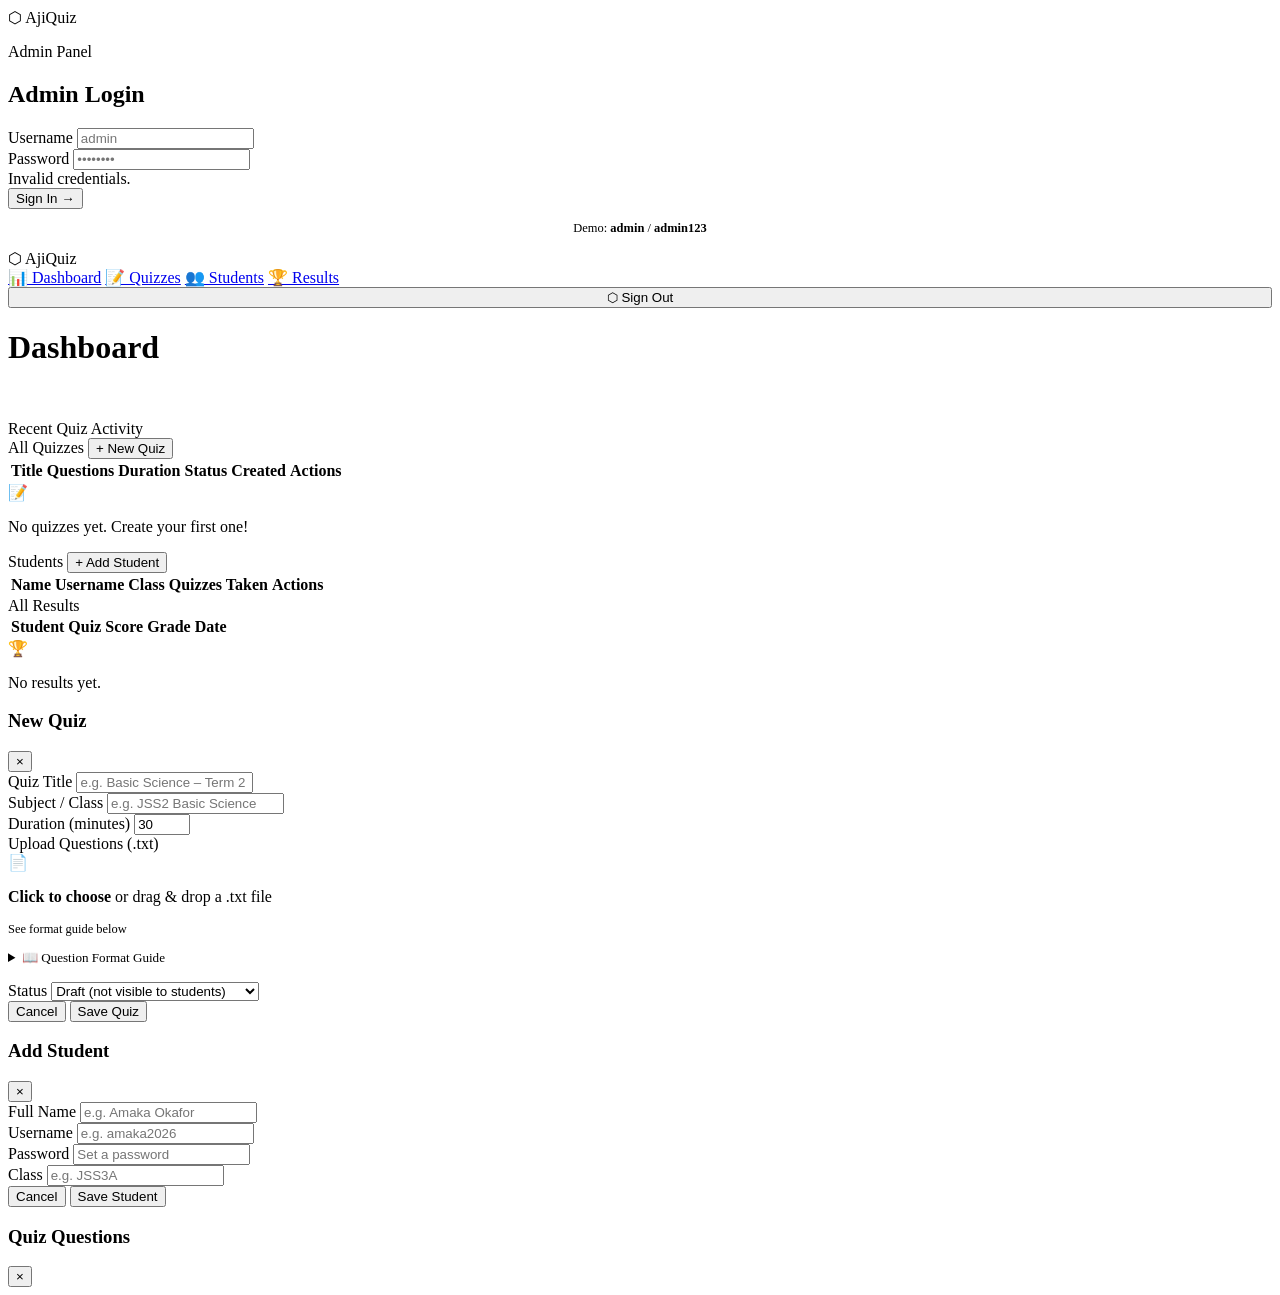
==== admin.html @ d2a0721b "Add files via upload" ====
<!DOCTYPE html>
<html lang="en">
<head>
  <meta charset="UTF-8"/>
  <meta name="viewport" content="width=device-width, initial-scale=1.0"/>
  <title>Admin – AjiQuiz</title>
  <link rel="stylesheet" href="../css/main.css"/>
  <link rel="preconnect" href="https://fonts.googleapis.com">
  <link href="https://fonts.googleapis.com/css2?family=Space+Grotesk:wght@400;500;600;700&family=Sora:wght@300;400;600&display=swap" rel="stylesheet">
</head>
<body>

<!-- LOGIN SCREEN -->
<div id="login-screen" class="auth-page">
  <div class="auth-card">
    <div class="auth-logo">
      <span class="brand-icon">⬡</span>
      <span class="brand-name">AjiQuiz</span>
      <p>Admin Panel</p>
    </div>
    <h2>Admin Login</h2>
    <div class="form-group">
      <label>Username</label>
      <input type="text" id="admin-username" placeholder="admin"/>
    </div>
    <div class="form-group">
      <label>Password</label>
      <input type="password" id="admin-password" placeholder="••••••••"/>
      <div class="form-error hidden" id="admin-error">Invalid credentials.</div>
    </div>
    <button class="btn btn-primary btn-block btn-lg" id="admin-login-btn">Sign In →</button>
    <p class="text-muted mt-2" style="font-size:0.78rem;text-align:center;">Demo: <strong>admin</strong> / <strong>admin123</strong></p>
  </div>
</div>

<!-- ADMIN PANEL -->
<div id="admin-panel" class="admin-layout hidden">

  <!-- Sidebar -->
  <aside class="admin-sidebar">
    <div class="sidebar-brand">
      <span class="brand-icon">⬡</span> AjiQuiz
    </div>
    <nav class="sidebar-nav">
      <a href="#" class="active" data-tab="dashboard">📊 Dashboard</a>
      <a href="#" data-tab="quizzes">📝 Quizzes</a>
      <a href="#" data-tab="students">👥 Students</a>
      <a href="#" data-tab="results">🏆 Results</a>
    </nav>
    <div class="sidebar-footer">
      <button class="btn btn-ghost" id="admin-logout-btn" style="width:100%">⬡ Sign Out</button>
    </div>
  </aside>

  <!-- Main -->
  <div class="admin-main">
    <div class="admin-topbar">
      <h1 id="tab-title">Dashboard</h1>
      <div id="tab-actions"></div>
    </div>

    <div class="admin-content">

      <!-- Dashboard Tab -->
      <div id="tab-dashboard" class="tab-pane">
        <div style="display:grid;grid-template-columns:repeat(auto-fit,minmax(180px,1fr));gap:1rem;margin-bottom:2rem;" id="stat-cards"></div>
        <div class="card">
          <div class="card-header"><span class="card-title">Recent Quiz Activity</span></div>
          <div id="recent-results-list"></div>
        </div>
      </div>

      <!-- Quizzes Tab -->
      <div id="tab-quizzes" class="tab-pane hidden">
        <div class="card">
          <div class="card-header">
            <span class="card-title">All Quizzes</span>
            <button class="btn btn-primary" id="new-quiz-btn">+ New Quiz</button>
          </div>
          <table class="data-table">
            <thead>
              <tr>
                <th>Title</th><th>Questions</th><th>Duration</th><th>Status</th><th>Created</th><th>Actions</th>
              </tr>
            </thead>
            <tbody id="quizzes-table-body"></tbody>
          </table>
          <div id="quizzes-empty" class="empty-state hidden">
            <div class="empty-icon">📝</div>
            <p>No quizzes yet. Create your first one!</p>
          </div>
        </div>
      </div>

      <!-- Students Tab -->
      <div id="tab-students" class="tab-pane hidden">
        <div class="card">
          <div class="card-header">
            <span class="card-title">Students</span>
            <button class="btn btn-primary" id="new-student-btn">+ Add Student</button>
          </div>
          <table class="data-table">
            <thead>
              <tr><th>Name</th><th>Username</th><th>Class</th><th>Quizzes Taken</th><th>Actions</th></tr>
            </thead>
            <tbody id="students-table-body"></tbody>
          </table>
        </div>
      </div>

      <!-- Results Tab -->
      <div id="tab-results" class="tab-pane hidden">
        <div class="card">
          <div class="card-header"><span class="card-title">All Results</span></div>
          <table class="data-table">
            <thead>
              <tr><th>Student</th><th>Quiz</th><th>Score</th><th>Grade</th><th>Date</th></tr>
            </thead>
            <tbody id="results-table-body"></tbody>
          </table>
          <div id="results-empty" class="empty-state hidden">
            <div class="empty-icon">🏆</div><p>No results yet.</p>
          </div>
        </div>
      </div>

    </div>
  </div>
</div>

<!-- Modal: New/Edit Quiz -->
<div class="modal-overlay" id="quiz-modal">
  <div class="modal-box">
    <div class="modal-header">
      <h3 id="quiz-modal-title">New Quiz</h3>
      <button class="modal-close" data-close="quiz-modal">×</button>
    </div>
    <div class="form-group">
      <label>Quiz Title</label>
      <input type="text" id="qm-title" placeholder="e.g. Basic Science – Term 2"/>
    </div>
    <div class="form-group">
      <label>Subject / Class</label>
      <input type="text" id="qm-subject" placeholder="e.g. JSS2 Basic Science"/>
    </div>
    <div class="form-group">
      <label>Duration (minutes)</label>
      <input type="number" id="qm-duration" value="30" min="1" max="180"/>
    </div>
    <div class="form-group">
      <label>Upload Questions (.txt)</label>
      <div class="upload-zone" id="upload-zone">
        <div class="upload-icon">📄</div>
        <p><strong>Click to choose</strong> or drag & drop a .txt file</p>
        <p style="font-size:0.78rem;margin-top:0.4rem;">See format guide below</p>
        <input type="file" id="qm-file" accept=".txt" style="display:none"/>
      </div>
      <div id="upload-preview" class="hidden" style="margin-top:0.75rem;"></div>
    </div>
    <details style="margin-bottom:1rem;">
      <summary class="text-muted" style="cursor:pointer;font-size:0.82rem;">📖 Question Format Guide</summary>
      <pre style="background:var(--indigo-900);border-radius:6px;padding:1rem;font-size:0.78rem;margin-top:0.5rem;overflow-x:auto;color:var(--volt);">Q: What is the capital of Nigeria?
A. Kano
B. Lagos
C. Abuja
D. Ibadan
ANS: C

Q: Which gas do plants absorb?
A. Oxygen
B. Nitrogen
C. Carbon Dioxide
D. Hydrogen
ANS: C</pre>
    </details>
    <div class="form-group">
      <label>Status</label>
      <select id="qm-status">
        <option value="draft">Draft (not visible to students)</option>
        <option value="published">Published (students can take it)</option>
      </select>
    </div>
    <div class="modal-footer">
      <button class="btn btn-secondary" data-close="quiz-modal">Cancel</button>
      <button class="btn btn-primary" id="save-quiz-btn">Save Quiz</button>
    </div>
  </div>
</div>

<!-- Modal: New Student -->
<div class="modal-overlay" id="student-modal">
  <div class="modal-box">
    <div class="modal-header">
      <h3 id="student-modal-title">Add Student</h3>
      <button class="modal-close" data-close="student-modal">×</button>
    </div>
    <div class="form-group">
      <label>Full Name</label>
      <input type="text" id="sm-name" placeholder="e.g. Amaka Okafor"/>
    </div>
    <div class="form-group">
      <label>Username</label>
      <input type="text" id="sm-username" placeholder="e.g. amaka2026"/>
    </div>
    <div class="form-group">
      <label>Password</label>
      <input type="password" id="sm-password" placeholder="Set a password"/>
    </div>
    <div class="form-group">
      <label>Class</label>
      <input type="text" id="sm-class" placeholder="e.g. JSS3A"/>
    </div>
    <div class="modal-footer">
      <button class="btn btn-secondary" data-close="student-modal">Cancel</button>
      <button class="btn btn-primary" id="save-student-btn">Save Student</button>
    </div>
  </div>
</div>

<!-- Modal: View Quiz Questions -->
<div class="modal-overlay" id="view-quiz-modal">
  <div class="modal-box" style="max-width:640px">
    <div class="modal-header">
      <h3 id="vqm-title">Quiz Questions</h3>
      <button class="modal-close" data-close="view-quiz-modal">×</button>
    </div>
    <div id="vqm-content"></div>
  </div>
</div>

<script src="../js/app.js"></script>
<script src="../js/admin.js"></script>
</body>
</html>
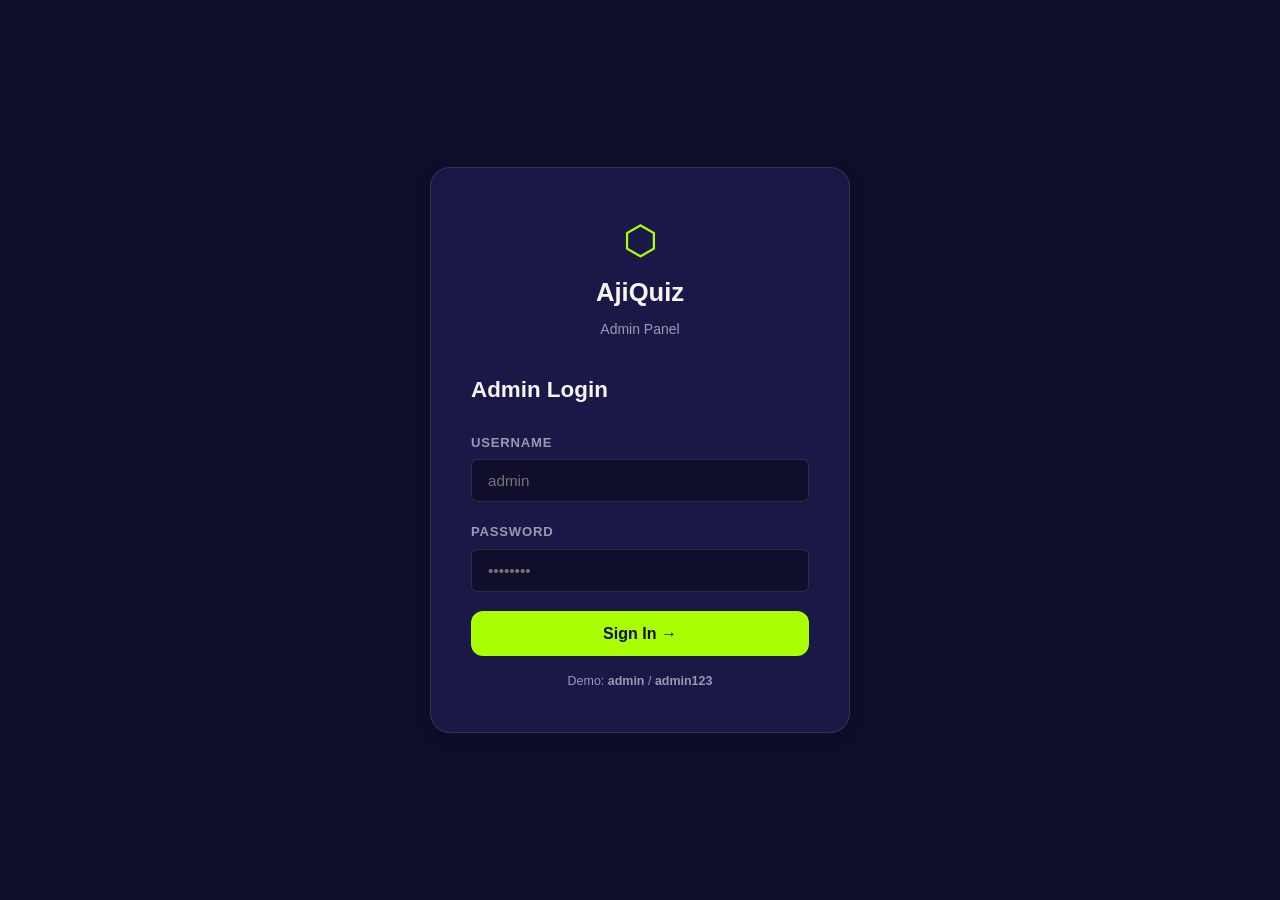
==== commit 39e989c9: "Update stylesheet and script paths in admin.html" ====
--- a/admin.html
+++ b/admin.html
@@ -4,7 +4,7 @@
   <meta charset="UTF-8"/>
   <meta name="viewport" content="width=device-width, initial-scale=1.0"/>
   <title>Admin – AjiQuiz</title>
-  <link rel="stylesheet" href="../css/main.css"/>
+  <link rel="stylesheet" href="main.css"/>
   <link rel="preconnect" href="https://fonts.googleapis.com">
   <link href="https://fonts.googleapis.com/css2?family=Space+Grotesk:wght@400;500;600;700&family=Sora:wght@300;400;600&display=swap" rel="stylesheet">
 </head>
@@ -228,7 +228,7 @@
   </div>
 </div>
 
-<script src="../js/app.js"></script>
-<script src="../js/admin.js"></script>
+<script src="app.js"></script>
+<script src="admin.js"></script>
 </body>
 </html>
--- a/main.css
+++ b/main.css
@@ -0,0 +1,576 @@
+/* ============================================
+   AjiQuiz – Main Stylesheet
+   Palette: Deep Indigo | Volt Green | Chalk White | Slate
+   ============================================ */
+
+:root {
+  --indigo-900: #0F0E2B;
+  --indigo-800: #1A1847;
+  --indigo-700: #252366;
+  --indigo-500: #3B39A8;
+  --volt:        #AAFF00;
+  --volt-dim:    #88CC00;
+  --chalk:       #F5F5F0;
+  --slate-400:   #9899B3;
+  --slate-200:   #E2E2EF;
+  --white:       #FFFFFF;
+  --error:       #FF4D6A;
+  --success:     #00C896;
+
+  --font-display: 'Space Grotesk', sans-serif;
+  --font-body:    'Sora', sans-serif;
+
+  --radius-sm:  6px;
+  --radius-md:  12px;
+  --radius-lg:  20px;
+  --shadow-card: 0 4px 24px rgba(0,0,0,0.18);
+}
+
+*, *::before, *::after { box-sizing: border-box; margin: 0; padding: 0; }
+
+html { scroll-behavior: smooth; }
+
+body {
+  font-family: var(--font-body);
+  background: var(--indigo-900);
+  color: var(--chalk);
+  min-height: 100vh;
+  line-height: 1.6;
+}
+
+/* ---- Navbar ---- */
+.navbar {
+  display: flex;
+  align-items: center;
+  justify-content: space-between;
+  padding: 1.2rem 2.5rem;
+  border-bottom: 1px solid rgba(255,255,255,0.07);
+  position: sticky;
+  top: 0;
+  z-index: 100;
+  background: rgba(15,14,43,0.92);
+  backdrop-filter: blur(12px);
+}
+
+.nav-brand {
+  display: flex;
+  align-items: center;
+  gap: 0.5rem;
+  font-family: var(--font-display);
+  font-size: 1.4rem;
+  font-weight: 700;
+  color: var(--white);
+  text-decoration: none;
+}
+.brand-icon { color: var(--volt); font-size: 1.6rem; }
+.nav-links { display: flex; gap: 0.75rem; align-items: center; }
+
+/* ---- Buttons ---- */
+.btn {
+  font-family: var(--font-display);
+  font-size: 0.875rem;
+  font-weight: 600;
+  padding: 0.55rem 1.2rem;
+  border-radius: var(--radius-sm);
+  border: none;
+  cursor: pointer;
+  text-decoration: none;
+  display: inline-flex;
+  align-items: center;
+  gap: 0.4rem;
+  transition: all 0.18s ease;
+}
+.btn-primary {
+  background: var(--volt);
+  color: var(--indigo-900);
+}
+.btn-primary:hover { background: var(--volt-dim); transform: translateY(-1px); }
+.btn-ghost {
+  background: transparent;
+  color: var(--chalk);
+  border: 1px solid rgba(255,255,255,0.15);
+}
+.btn-ghost:hover { border-color: var(--volt); color: var(--volt); }
+.btn-outline {
+  background: transparent;
+  color: var(--volt);
+  border: 2px solid var(--volt);
+}
+.btn-outline:hover { background: var(--volt); color: var(--indigo-900); }
+.btn-lg { padding: 0.85rem 1.8rem; font-size: 1rem; border-radius: var(--radius-md); }
+.btn-danger { background: var(--error); color: white; }
+.btn-danger:hover { opacity: 0.85; }
+.btn-secondary { background: var(--indigo-700); color: var(--chalk); }
+.btn-secondary:hover { background: var(--indigo-500); }
+.btn:disabled { opacity: 0.45; cursor: not-allowed; transform: none !important; }
+.btn-block { width: 100%; justify-content: center; }
+
+/* ---- Hero ---- */
+.hero {
+  display: grid;
+  grid-template-columns: 1fr 1fr;
+  gap: 3rem;
+  align-items: center;
+  max-width: 1100px;
+  margin: 0 auto;
+  padding: 5rem 2.5rem 4rem;
+}
+.hero-eyebrow {
+  font-size: 0.8rem;
+  letter-spacing: 0.12em;
+  text-transform: uppercase;
+  color: var(--volt);
+  font-weight: 600;
+  margin-bottom: 1rem;
+}
+.hero-title {
+  font-family: var(--font-display);
+  font-size: clamp(2.5rem, 5vw, 3.8rem);
+  font-weight: 700;
+  line-height: 1.1;
+  margin-bottom: 1.25rem;
+  color: var(--white);
+}
+.hero-title em { color: var(--volt); font-style: normal; }
+.hero-subtitle { color: var(--slate-400); font-size: 1.05rem; margin-bottom: 2rem; max-width: 420px; }
+.hero-cta { display: flex; gap: 1rem; flex-wrap: wrap; }
+
+/* Quiz Preview Card */
+.quiz-preview-card {
+  background: var(--indigo-800);
+  border: 1px solid rgba(170,255,0,0.2);
+  border-radius: var(--radius-lg);
+  padding: 1.8rem;
+  box-shadow: 0 0 60px rgba(170,255,0,0.08);
+  position: relative;
+}
+.qp-header {
+  display: flex;
+  align-items: center;
+  gap: 0.75rem;
+  margin-bottom: 1.2rem;
+}
+.qp-badge {
+  background: var(--volt);
+  color: var(--indigo-900);
+  font-size: 0.65rem;
+  font-weight: 700;
+  letter-spacing: 0.1em;
+  padding: 0.2rem 0.5rem;
+  border-radius: 4px;
+  font-family: var(--font-display);
+}
+.qp-title { color: var(--slate-400); font-size: 0.85rem; }
+.qp-question {
+  font-family: var(--font-display);
+  font-size: 1.05rem;
+  font-weight: 600;
+  color: var(--white);
+  margin-bottom: 1.2rem;
+  line-height: 1.4;
+}
+.qp-options { display: flex; flex-direction: column; gap: 0.6rem; margin-bottom: 1.4rem; }
+.qp-opt {
+  padding: 0.7rem 1rem;
+  border-radius: var(--radius-sm);
+  border: 1px solid rgba(255,255,255,0.1);
+  font-size: 0.875rem;
+  color: var(--slate-400);
+  cursor: pointer;
+  transition: all 0.15s;
+}
+.qp-opt.qp-selected {
+  border-color: var(--volt);
+  background: rgba(170,255,0,0.08);
+  color: var(--volt);
+  font-weight: 600;
+}
+.qp-footer { display: flex; justify-content: space-between; font-size: 0.8rem; color: var(--slate-400); }
+
+/* ---- Features ---- */
+.features {
+  display: grid;
+  grid-template-columns: repeat(3, 1fr);
+  gap: 1.5rem;
+  max-width: 1100px;
+  margin: 0 auto 4rem;
+  padding: 0 2.5rem;
+}
+.feature-card {
+  background: var(--indigo-800);
+  border: 1px solid rgba(255,255,255,0.07);
+  border-radius: var(--radius-md);
+  padding: 2rem 1.5rem;
+}
+.feature-icon { font-size: 2rem; margin-bottom: 0.8rem; }
+.feature-card h3 { font-family: var(--font-display); font-weight: 700; margin-bottom: 0.5rem; color: var(--white); }
+.feature-card p { color: var(--slate-400); font-size: 0.9rem; }
+
+/* ---- Footer ---- */
+.footer {
+  text-align: center;
+  padding: 2rem;
+  color: var(--slate-400);
+  font-size: 0.82rem;
+  border-top: 1px solid rgba(255,255,255,0.07);
+}
+
+/* ---- Auth Pages ---- */
+.auth-page {
+  min-height: 100vh;
+  display: flex;
+  align-items: center;
+  justify-content: center;
+  padding: 2rem;
+}
+.auth-card {
+  background: var(--indigo-800);
+  border: 1px solid rgba(255,255,255,0.1);
+  border-radius: var(--radius-lg);
+  padding: 2.5rem;
+  width: 100%;
+  max-width: 420px;
+  box-shadow: var(--shadow-card);
+}
+.auth-logo {
+  text-align: center;
+  margin-bottom: 2rem;
+}
+.auth-logo .brand-icon { font-size: 2.5rem; display: block; }
+.auth-logo .brand-name { font-family: var(--font-display); font-size: 1.6rem; font-weight: 700; }
+.auth-logo p { color: var(--slate-400); font-size: 0.875rem; margin-top: 0.3rem; }
+.auth-card h2 { font-family: var(--font-display); font-size: 1.4rem; margin-bottom: 1.5rem; }
+
+/* ---- Forms ---- */
+.form-group { margin-bottom: 1.2rem; }
+.form-group label { display: block; font-size: 0.82rem; font-weight: 600; color: var(--slate-400); margin-bottom: 0.4rem; letter-spacing: 0.06em; text-transform: uppercase; }
+.form-group input,
+.form-group select,
+.form-group textarea {
+  width: 100%;
+  background: var(--indigo-900);
+  border: 1px solid rgba(255,255,255,0.12);
+  border-radius: var(--radius-sm);
+  color: var(--chalk);
+  font-family: var(--font-body);
+  font-size: 0.95rem;
+  padding: 0.75rem 1rem;
+  transition: border-color 0.2s;
+  outline: none;
+}
+.form-group input:focus,
+.form-group select:focus,
+.form-group textarea:focus {
+  border-color: var(--volt);
+}
+.form-group textarea { resize: vertical; min-height: 120px; }
+.form-hint { font-size: 0.78rem; color: var(--slate-400); margin-top: 0.3rem; }
+.form-error { color: var(--error); font-size: 0.82rem; margin-top: 0.3rem; }
+
+/* ---- Admin Layout ---- */
+.admin-layout {
+  display: flex;
+  min-height: 100vh;
+}
+.admin-sidebar {
+  width: 240px;
+  background: var(--indigo-800);
+  border-right: 1px solid rgba(255,255,255,0.07);
+  padding: 1.5rem 0;
+  flex-shrink: 0;
+  display: flex;
+  flex-direction: column;
+}
+.sidebar-brand {
+  display: flex;
+  align-items: center;
+  gap: 0.5rem;
+  font-family: var(--font-display);
+  font-size: 1.2rem;
+  font-weight: 700;
+  padding: 0 1.5rem 1.5rem;
+  border-bottom: 1px solid rgba(255,255,255,0.07);
+  margin-bottom: 1rem;
+}
+.sidebar-nav { display: flex; flex-direction: column; gap: 0.25rem; padding: 0 0.75rem; flex: 1; }
+.sidebar-nav a {
+  display: flex;
+  align-items: center;
+  gap: 0.75rem;
+  padding: 0.7rem 0.9rem;
+  border-radius: var(--radius-sm);
+  color: var(--slate-400);
+  text-decoration: none;
+  font-size: 0.875rem;
+  font-weight: 500;
+  transition: all 0.15s;
+}
+.sidebar-nav a:hover, .sidebar-nav a.active { background: var(--indigo-700); color: var(--white); }
+.sidebar-nav a.active { color: var(--volt); }
+.sidebar-footer { padding: 1rem 1.5rem; border-top: 1px solid rgba(255,255,255,0.07); }
+
+.admin-main { flex: 1; display: flex; flex-direction: column; overflow: hidden; }
+.admin-topbar {
+  display: flex;
+  align-items: center;
+  justify-content: space-between;
+  padding: 1rem 2rem;
+  border-bottom: 1px solid rgba(255,255,255,0.07);
+  background: var(--indigo-900);
+}
+.admin-topbar h1 { font-family: var(--font-display); font-size: 1.2rem; font-weight: 700; }
+.admin-content { flex: 1; padding: 2rem; overflow-y: auto; }
+
+/* ---- Cards / Panels ---- */
+.card {
+  background: var(--indigo-800);
+  border: 1px solid rgba(255,255,255,0.08);
+  border-radius: var(--radius-md);
+  padding: 1.5rem;
+  margin-bottom: 1.25rem;
+}
+.card-header {
+  display: flex;
+  align-items: center;
+  justify-content: space-between;
+  margin-bottom: 1rem;
+}
+.card-title { font-family: var(--font-display); font-weight: 700; font-size: 1rem; }
+
+/* ---- Tables ---- */
+.data-table { width: 100%; border-collapse: collapse; font-size: 0.875rem; }
+.data-table th {
+  text-align: left;
+  padding: 0.7rem 1rem;
+  color: var(--slate-400);
+  font-size: 0.75rem;
+  letter-spacing: 0.08em;
+  text-transform: uppercase;
+  border-bottom: 1px solid rgba(255,255,255,0.08);
+}
+.data-table td {
+  padding: 0.85rem 1rem;
+  border-bottom: 1px solid rgba(255,255,255,0.05);
+  color: var(--chalk);
+  vertical-align: middle;
+}
+.data-table tr:hover td { background: rgba(255,255,255,0.02); }
+.badge {
+  display: inline-flex;
+  align-items: center;
+  padding: 0.2rem 0.6rem;
+  border-radius: 999px;
+  font-size: 0.72rem;
+  font-weight: 600;
+  letter-spacing: 0.05em;
+}
+.badge-green { background: rgba(0,200,150,0.15); color: var(--success); }
+.badge-yellow { background: rgba(255,200,0,0.15); color: #FFC800; }
+.badge-red { background: rgba(255,77,106,0.15); color: var(--error); }
+.badge-blue { background: rgba(59,57,168,0.3); color: #8A8FFF; }
+
+/* ---- Upload Zone ---- */
+.upload-zone {
+  border: 2px dashed rgba(170,255,0,0.3);
+  border-radius: var(--radius-md);
+  padding: 3rem 2rem;
+  text-align: center;
+  cursor: pointer;
+  transition: all 0.2s;
+  background: rgba(170,255,0,0.03);
+}
+.upload-zone:hover, .upload-zone.drag-over {
+  border-color: var(--volt);
+  background: rgba(170,255,0,0.07);
+}
+.upload-zone .upload-icon { font-size: 2.5rem; margin-bottom: 0.75rem; }
+.upload-zone p { color: var(--slate-400); font-size: 0.9rem; }
+.upload-zone strong { color: var(--volt); }
+
+/* ---- Quiz Page ---- */
+.quiz-layout {
+  max-width: 780px;
+  margin: 0 auto;
+  padding: 2rem 1.5rem;
+}
+.quiz-header {
+  display: flex;
+  align-items: center;
+  justify-content: space-between;
+  margin-bottom: 2rem;
+  flex-wrap: wrap;
+  gap: 1rem;
+}
+.quiz-meta h2 { font-family: var(--font-display); font-size: 1.3rem; font-weight: 700; }
+.quiz-meta p { color: var(--slate-400); font-size: 0.85rem; }
+.quiz-timer {
+  background: var(--indigo-800);
+  border: 1px solid rgba(170,255,0,0.3);
+  border-radius: var(--radius-md);
+  padding: 0.6rem 1.2rem;
+  font-family: var(--font-display);
+  font-size: 1.2rem;
+  font-weight: 700;
+  color: var(--volt);
+  font-variant-numeric: tabular-nums;
+}
+.quiz-timer.warning { color: var(--error); border-color: rgba(255,77,106,0.4); }
+
+.progress-bar-wrap { margin-bottom: 2rem; }
+.progress-bar-label { display: flex; justify-content: space-between; font-size: 0.78rem; color: var(--slate-400); margin-bottom: 0.4rem; }
+.progress-bar-track { height: 6px; background: var(--indigo-800); border-radius: 99px; overflow: hidden; }
+.progress-bar-fill { height: 100%; background: var(--volt); border-radius: 99px; transition: width 0.3s ease; }
+
+.question-card {
+  background: var(--indigo-800);
+  border: 1px solid rgba(255,255,255,0.08);
+  border-radius: var(--radius-lg);
+  padding: 2rem;
+  margin-bottom: 1.5rem;
+}
+.question-number { font-size: 0.75rem; color: var(--volt); font-weight: 700; letter-spacing: 0.1em; text-transform: uppercase; margin-bottom: 0.75rem; }
+.question-text { font-family: var(--font-display); font-size: 1.1rem; font-weight: 600; line-height: 1.5; color: var(--white); margin-bottom: 1.5rem; }
+
+.options-list { display: flex; flex-direction: column; gap: 0.75rem; }
+.option-item {
+  display: flex;
+  align-items: center;
+  gap: 1rem;
+  padding: 0.9rem 1.2rem;
+  border-radius: var(--radius-md);
+  border: 1.5px solid rgba(255,255,255,0.1);
+  cursor: pointer;
+  transition: all 0.15s;
+  user-select: none;
+}
+.option-item:hover { border-color: var(--volt); background: rgba(170,255,0,0.05); }
+.option-item.selected { border-color: var(--volt); background: rgba(170,255,0,0.1); }
+.option-item.correct { border-color: var(--success); background: rgba(0,200,150,0.1); }
+.option-item.incorrect { border-color: var(--error); background: rgba(255,77,106,0.1); }
+.option-key {
+  width: 28px;
+  height: 28px;
+  border-radius: 50%;
+  background: rgba(255,255,255,0.08);
+  display: flex;
+  align-items: center;
+  justify-content: center;
+  font-family: var(--font-display);
+  font-size: 0.8rem;
+  font-weight: 700;
+  flex-shrink: 0;
+  color: var(--slate-400);
+}
+.option-item.selected .option-key { background: var(--volt); color: var(--indigo-900); }
+.option-item.correct .option-key { background: var(--success); color: var(--indigo-900); }
+.option-item.incorrect .option-key { background: var(--error); color: white; }
+.option-text { font-size: 0.92rem; }
+
+.quiz-nav { display: flex; justify-content: space-between; align-items: center; margin-top: 1.5rem; }
+
+/* ---- Results Page ---- */
+.results-card {
+  background: var(--indigo-800);
+  border-radius: var(--radius-lg);
+  padding: 2.5rem;
+  text-align: center;
+  margin-bottom: 2rem;
+}
+.score-circle {
+  width: 130px;
+  height: 130px;
+  border-radius: 50%;
+  background: conic-gradient(var(--volt) 0%, rgba(170,255,0,0.15) 0%);
+  display: flex;
+  align-items: center;
+  justify-content: center;
+  margin: 0 auto 1.5rem;
+  position: relative;
+}
+.score-inner {
+  width: 100px;
+  height: 100px;
+  border-radius: 50%;
+  background: var(--indigo-800);
+  display: flex;
+  flex-direction: column;
+  align-items: center;
+  justify-content: center;
+}
+.score-pct { font-family: var(--font-display); font-size: 1.8rem; font-weight: 700; color: var(--volt); }
+.score-label { font-size: 0.7rem; color: var(--slate-400); letter-spacing: 0.06em; }
+.results-title { font-family: var(--font-display); font-size: 1.6rem; font-weight: 700; margin-bottom: 0.5rem; }
+.results-subtitle { color: var(--slate-400); }
+.stats-row { display: flex; gap: 1rem; margin-top: 1.5rem; }
+.stat-box { flex: 1; background: var(--indigo-900); border-radius: var(--radius-sm); padding: 1rem; text-align: center; }
+.stat-val { font-family: var(--font-display); font-size: 1.4rem; font-weight: 700; color: var(--white); }
+.stat-key { font-size: 0.75rem; color: var(--slate-400); margin-top: 0.2rem; }
+
+/* ---- Modals ---- */
+.modal-overlay {
+  display: none;
+  position: fixed; inset: 0;
+  background: rgba(0,0,0,0.7);
+  z-index: 200;
+  align-items: center;
+  justify-content: center;
+  padding: 1rem;
+}
+.modal-overlay.open { display: flex; }
+.modal-box {
+  background: var(--indigo-800);
+  border: 1px solid rgba(255,255,255,0.1);
+  border-radius: var(--radius-lg);
+  padding: 2rem;
+  width: 100%;
+  max-width: 520px;
+  max-height: 90vh;
+  overflow-y: auto;
+}
+.modal-header { display: flex; justify-content: space-between; align-items: center; margin-bottom: 1.5rem; }
+.modal-header h3 { font-family: var(--font-display); font-size: 1.1rem; font-weight: 700; }
+.modal-close { background: none; border: none; color: var(--slate-400); font-size: 1.4rem; cursor: pointer; line-height: 1; }
+.modal-close:hover { color: var(--white); }
+.modal-footer { display: flex; gap: 0.75rem; justify-content: flex-end; margin-top: 1.5rem; }
+
+/* ---- Toast ---- */
+.toast-container { position: fixed; bottom: 1.5rem; right: 1.5rem; z-index: 300; display: flex; flex-direction: column; gap: 0.5rem; }
+.toast {
+  background: var(--indigo-800);
+  border-left: 4px solid var(--volt);
+  border-radius: var(--radius-sm);
+  padding: 0.85rem 1.2rem;
+  font-size: 0.875rem;
+  color: var(--chalk);
+  box-shadow: var(--shadow-card);
+  animation: slideUp 0.25s ease;
+  max-width: 320px;
+}
+.toast.error { border-left-color: var(--error); }
+.toast.success { border-left-color: var(--success); }
+@keyframes slideUp { from { opacity:0; transform: translateY(12px); } to { opacity:1; transform:none; } }
+
+/* ---- Utility ---- */
+.text-muted { color: var(--slate-400); }
+.text-volt  { color: var(--volt); }
+.text-error { color: var(--error); }
+.text-success { color: var(--success); }
+.mt-1 { margin-top: 0.5rem; } .mt-2 { margin-top: 1rem; } .mt-3 { margin-top: 1.5rem; }
+.mb-1 { margin-bottom: 0.5rem; } .mb-2 { margin-bottom: 1rem; } .mb-3 { margin-bottom: 1.5rem; }
+.flex { display: flex; } .items-center { align-items: center; } .justify-between { justify-content: space-between; }
+.gap-1 { gap: 0.5rem; } .gap-2 { gap: 1rem; }
+.hidden { display: none !important; }
+.empty-state { text-align: center; padding: 3rem 1rem; color: var(--slate-400); }
+.empty-state .empty-icon { font-size: 3rem; margin-bottom: 1rem; }
+.divider { border: none; border-top: 1px solid rgba(255,255,255,0.07); margin: 1.5rem 0; }
+
+/* ---- Responsive ---- */
+@media (max-width: 768px) {
+  .hero { grid-template-columns: 1fr; padding: 3rem 1.5rem; }
+  .hero-visual { display: none; }
+  .features { grid-template-columns: 1fr; padding: 0 1.5rem; }
+  .admin-sidebar { display: none; }
+  .navbar { padding: 1rem 1.25rem; }
+  .admin-content { padding: 1.25rem; }
+  .stats-row { flex-direction: column; }
+}
